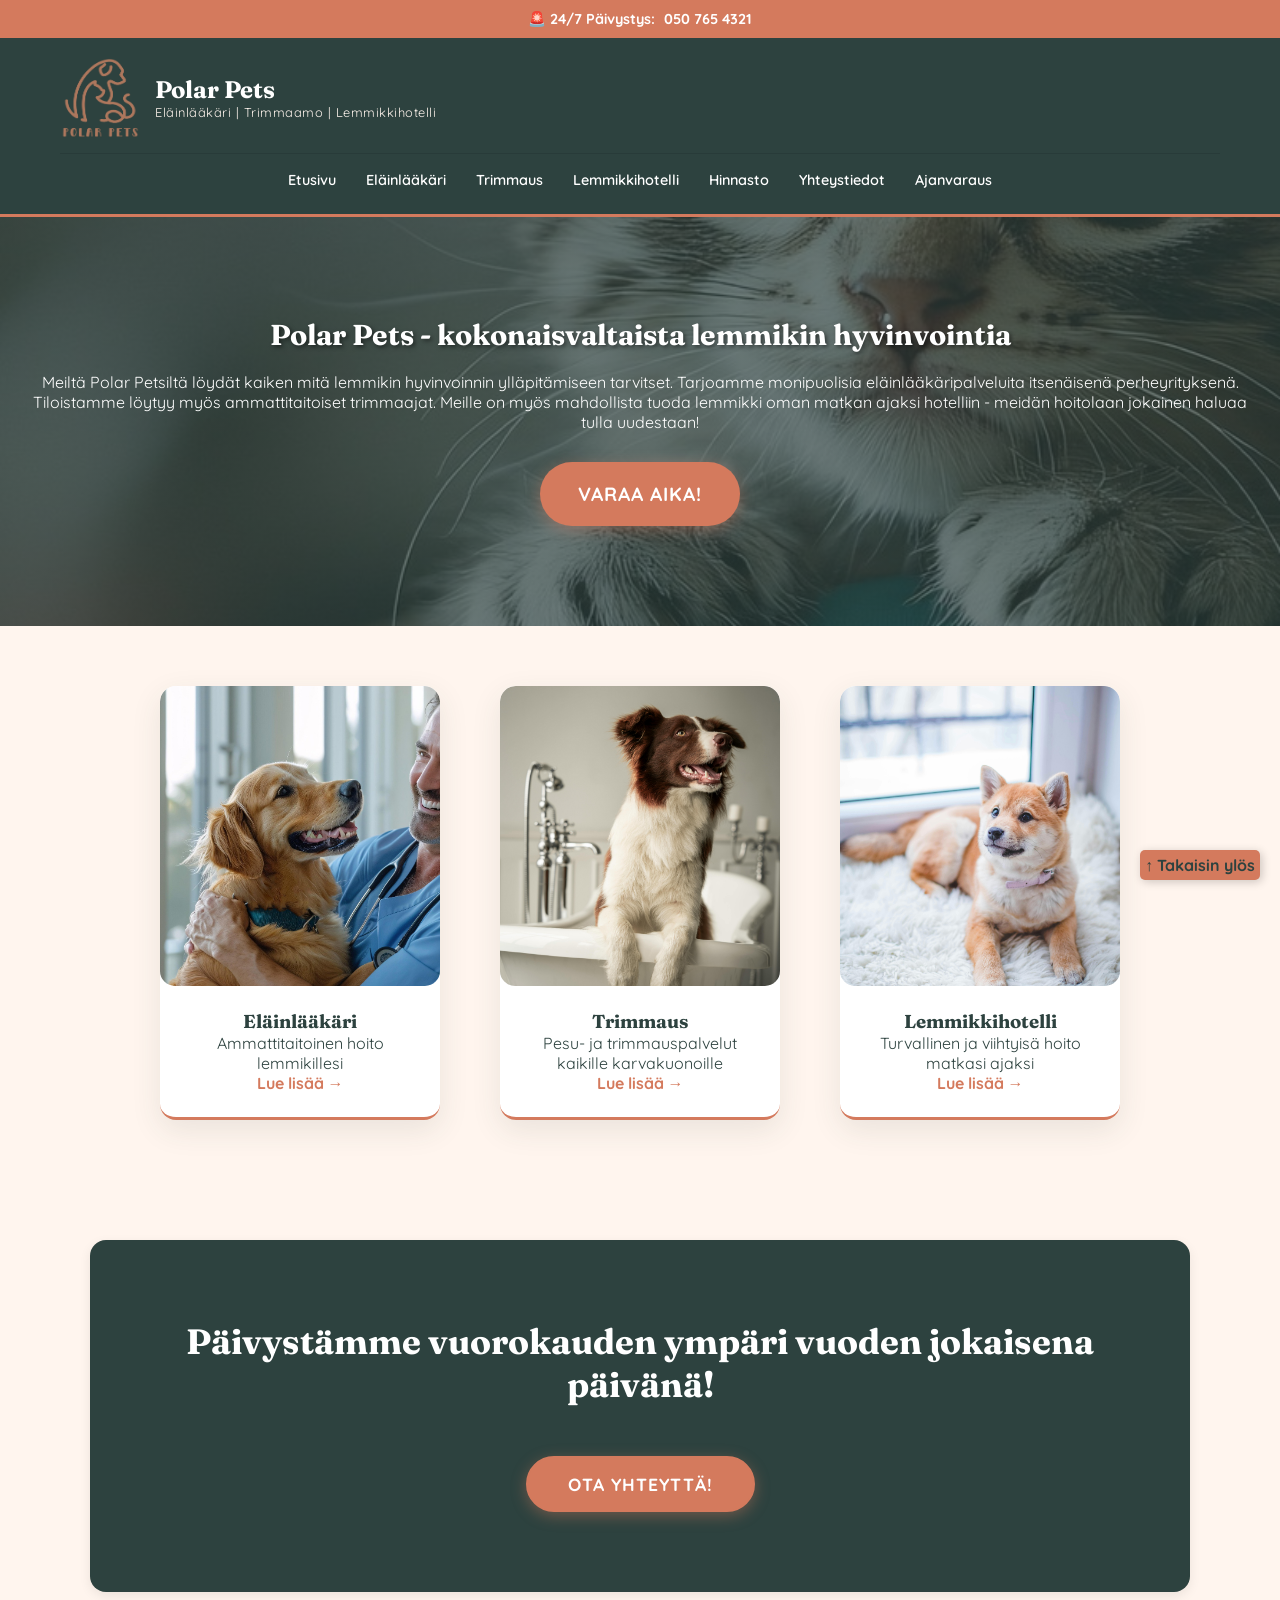
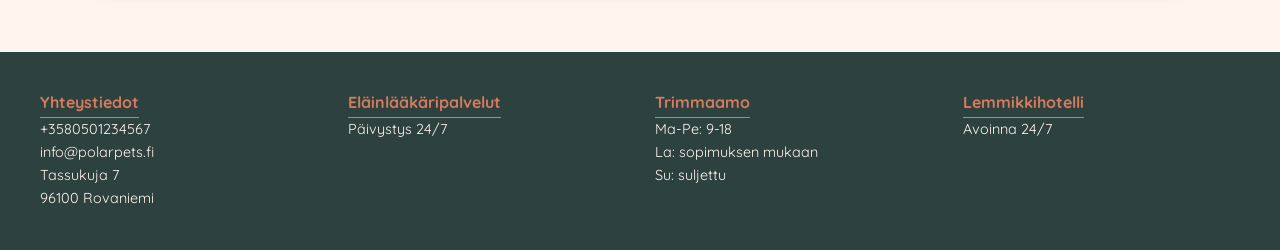
==== index.html @ 81d6665e "Päivitetty header index.html, elainlaakari.html ja ajanvaraus.html" ====
<!DOCTYPE html>
<html lang="fi">
<head>
    <meta charset="UTF-8">
    <meta name="viewport" content="width=device-width, initial-scale=1.0">
    <title>Polar Pets - Etusivu</title>
    <link rel="stylesheet" href="css/styles.css">
    <meta name="description" content="Kokonaisvaltaista lemmikin hyvinvointia, meillä keskiössä
    on lemmikit.">
</head>
<body>
    <div class="top-bar">
        <div class="top-bar-content">
            <span class="emergency-icon">🚨</span>
            <strong>24/7 Päivystys:</strong> 
            <a href="tel:+358507654321" class="emergency-phone">050 765 4321</a>
        </div>
    </div>
    <header>
        <div class="header-container">
            <div class="logo-area">
                <img src="images/logo.png" width="80" height="80" alt="Polar Pets logo">
                <div class="brand-text">
                    <h1>Polar Pets</h1>
                    <p>Eläinlääkäri | Trimmaamo | Lemmikkihotelli</p>
                </div>
            </div>
            <button class="menu-toggle" aria-label="Avaa valikko">
                <span class="bar"></span>
                <span class="bar"></span>
                <span class="bar"></span>
            </button>
            <nav>
                <ul>
                    <li><a href="index.html">Etusivu</a></li>
                    <li><a href="elainlaakari.html">Eläinlääkäri</a></li>
                    <li><a href="trimmaus.html">Trimmaus</a></li>
                    <li><a href="hoitola.html">Lemmikkihotelli</a></li>
                    <li><a href="hinnasto.html">Hinnasto</a></li>
                    <li><a href="yhteystiedot.html">Yhteystiedot</a></li>
                    <li><a href="ajanvaraus.html">Ajanvaraus</a></li>
                </ul>  
            </nav>
        </div> 
    </header>
     
    <main>
        <section class="hero">
            <h2>Polar Pets - kokonaisvaltaista lemmikin hyvinvointia</h2>
            <p>Meiltä Polar Petsiltä löydät kaiken mitä lemmikin hyvinvoinnin ylläpitämiseen
                tarvitset. Tarjoamme monipuolisia eläinlääkäripalveluita itsenäisenä perheyrityksenä.
                Tiloistamme löytyy myös ammattitaitoiset trimmaajat. Meille on myös mahdollista tuoda
                lemmikki oman matkan ajaksi hotelliin - meidän hoitolaan jokainen haluaa tulla 
                uudestaan!
            </p>
            <a href="varaus.html" class="cta-button">Varaa aika!</a>
        </section>

        <section class="services">
            <article class="service-card">
            <img src="images/card-elainlaakari.jpg" alt="koira eläinlääkärissä" class="card-img">
                <div class="card-content">
                    <h3>Eläinlääkäri</h3>
                    <p>Ammattitaitoinen hoito lemmikillesi</p>
                    <a href="elainlaakari.html" class="card-link">Lue lisää &rarr;</a>
                </div>
            </article>
            <article class="service-card">
            <img src="images/card-trimmaamo.jpg" alt="koira pesuammeessa" class="card-img">
                <div class="card-content">
                    <h3>Trimmaus</h3>
                    <p>Pesu- ja trimmauspalvelut kaikille karvakuonoille</p>
                    <a href="xxx.html" class="card-link">Lue lisää &rarr;</a>
                </div>
            </article>
            <article class="service-card">
            <img src="images/card-hotelli.jpg" alt="koira makaa pehmeällä alustalla" class="card-img">
                <div class="card-content">
                    <h3>Lemmikkihotelli</h3>
                    <p>Turvallinen ja viihtyisä hoito matkasi ajaksi</p>
                    <a href="xxx.html" class="card-link">Lue lisää &rarr;</a>
                </div>    
            </article>
        </section>
        

        <section class="emergency">
            <h2>Päivystämme vuorokauden ympäri vuoden jokaisena päivänä!</h2>
            <a href="yhteystiedot.html" class="cta-button secondary">Ota yhteyttä!</a>
        </section>
    </main>

    <a href="#" class="back-to-top">↑ Takaisin ylös</a>
    
    <footer>
        <div class="footer-container">
            <div class="footer-column">
                <h4>Yhteystiedot</h4>
                <p>+3580501234567<br>
                info@polarpets.fi<br>
                Tassukuja 7<br>
                96100 Rovaniemi</p>
            </div>
            <div class="footer-column">
                <h4>Eläinlääkäripalvelut</h4>
                <p>Päivystys 24/7</p>
            </div>
            <div class="footer-column">
                <h4>Trimmaamo</h4>
                <p>Ma-Pe: 9-18<br>
                La: sopimuksen mukaan<br>
                Su: suljettu</p>
            </div>
            <div class="footer-column">
                <h4>Lemmikkihotelli</h4>
                <p>Avoinna 24/7</p>
            </div>
        </div>
    </footer>

     <script>
        document.addEventListener('DOMContentLoaded', () => {
            const menuToggle = document.querySelector('.menu-toggle');
            const navMenu = document.querySelector('nav');

            if (menuToggle && navMenu) {
                menuToggle.addEventListener('click', () => {
                    navMenu.classList.toggle('active');
                    menuToggle.classList.toggle('is-active');
                });
            }
        });
    </script>
</body>
</html>
---- css/styles.css ----
@import url('https://fonts.googleapis.com/css2?family=Quicksand:wght@300..700&display=swap');
@import url('https://fonts.googleapis.com/css2?family=Fraunces:ital,opsz,wght@0,9..144,100..900;1,9..144,100..900&family=Nunito:ital,wght@0,200..1000;1,200..1000&family=Ubuntu:ital,wght@0,300;0,400;0,500;0,700;1,300;1,400;1,500;1,700&display=swap');

/* Muuttujat */
:root {
  /* Värit */
  --color-primary: #2D423F;      /* Syvä havunvihreä */
  --color-secondary: #D47A5D;    /* Murrettu oranssi */
  --color-bg-light: #FFF5EE;     
  --color-text: #36322E;         
  /* Lisävärit */
  --color-surface: #F5F1E9; 

  /* Typografia (Varmista että nämä fontit on ladattu HTML:ssä!) */
  --font-headings: 'Fraunces', serif;
  --font-body: 'Quicksand', sans-serif;

  /* Muodot */
  --radius-lg: 16px;
  --radius-md: 8px;
  --shadow: 0 4px 12px rgba(0, 0, 0, 0.08);
}

.quicksand-font {
  font-family: "Quicksand", sans-serif;
  font-optical-sizing: auto;
  font-weight: 300;
  font-style: normal;
}

.fraunces-font {
  font-family: "Fraunces", serif;
  font-optical-sizing: auto;
  font-weight: 300;
  font-style: normal;
  font-variation-settings:
    "SOFT" 0,
    "WONK" 0;
}

/* Yleisasetukset */
* {
    font-family: Quicksand, sans-serif;
    box-sizing: border-box;
    margin: 0;
    padding: 0;
}

body {
  background-color: var(--color-bg-light);
  color: var(--color-text);
  font-family: var(--font-body);
  margin: 0;
}

h1, h2, h3 {
  font-family: var(--font-headings);
  color: var(--color-primary);
}

/* 24/7 Päivystys */
.top-bar {
    background-color: var(--color-secondary);
    color: white;
    padding: 10px 0;
    text-align: center;
    font-size: 0.9rem;
    z-index: 1001;
    position: relative;
}

.emergency-phone {
    color: white;
    text-decoration: none;
    font-weight: bold;
    margin-left: 5px;
}

.emergency-phone:hover {
    text-decoration: underline;
}

.emergency {
    background-color: var(--color-primary);
    color: white;
    text-align: center;
    padding: 80px 20px;
    margin: 60px auto;
    max-width: 1100px;
    border-radius: var(--radius-lg);
    box-shadow: var(--shadow);
}

.emergency h2 {
    color: white; /* Ylikirjoitetaan yleinen tumma otsikkoväri */
    font-size: 2.2rem;
    margin-bottom: 20px;
}

.emergency p {
    margin-bottom: 30px;
    font-size: 1.1rem;
    opacity: 0.9;
}

.emergency a {
    text-decoration: none !important;
}

.emergency a:hover {
    text-decoration: none !important;
}

/* Erityinen tyyli "Ota yhteyttä" -napille tässä osiossa */
.emergency .cta-button.secondary {
    background-color: var(--color-secondary);
    color: white;
    padding: 15px 40px;
    font-size: 1.1rem;
    border: 2px solid var(--color-secondary);
    display: inline-block;
    font-weight: bold;
    text-decoration: none;
    border-radius: 50px;
    margin-top: 30px;
    transition: all 0.3s ease;
    box-shadow: 0 4px 15px rgba(212, 122, 93, 0.4);
}

.emergency .cta-button.secondary:hover {
    background-color: transparent;
    color: var(--color-secondary);
    border-color: var(--color-secondary);
    transform: translateY(-3px);
    box-shadow: 0 6px 20px rgba(212, 122, 93, 0.6);
}

/* Header */
header {
    background-color: var(--color-primary); /* */
    color: white;
    padding: 20px 0;
    border-bottom: 3px solid var(--color-secondary);
    position: relative;
    z-index: 10;
}

.header-container {
    display: flex;
    justify-content: space-between;
    align-items: center;
    max-width: 1200px;
    margin: 0 auto;
    padding: 0 20px;
    flex-wrap: wrap;
}

.container {
    max-width: 1000px;  
    margin: 0 auto;     
    padding: 0 40px;    
    text-align: center;
    margin-top: 30px;   
}

.services-intro h3 {
    text-align: center;
    margin-bottom: 30px;
    margin-top: 30px;
}

.services-intro h2 + p {
    margin-bottom: 30px;
    margin-top: 30px;
}

.services-intro ul {
    display: inline-block;
    text-align: left;
    margin: 10px 0;
}

.header-top-right {
    display: flex;
    flex-direction: row;
    align-items: center;
    gap: 20px;
    flex-shrink: 0;
}

.header-contact-info {
    display: flex;
    flex-direction: column;
    gap: 2px;
    align-items: flex-end;
}

.header-contact-info a {
    display: block !important;
    text-decoration: none;
    font-size: 0.85rem;
    color: var(--color-bg-light);
    white-space: nowrap;
}

.logo-area {
    display: flex;
    align-items: center;
    gap: 15px;
    flex-shrink: 0;
    margin-bottom: 15px;
}

.brand-text h1 {
    margin: 0;
    font-size: 1.5rem;
    line-height: 1.2;
    color: white;
}

.brand-text p {
    margin: 0;
    font-size: 0.8rem;
    color: var(--color-bg-light);
    letter-spacing: 0.5px;
}

/* Navigointi */
nav {
    display: flex;
    flex-direction: column;
    justify-content: center;
    align-items: center;
    border-top: 1px solid rgba(0,0,0,0.1);
    width: 100%;
    padding-top: 15px;
    padding-bottom: 5px;
}

nav ul {
    list-style: none;
    display: flex;
    justify-content: center;
    flex-wrap: wrap;
    gap: 30px;
    margin: 0;
    padding: 0;
}

nav a {
    text-decoration: none;
    color: white;
    font-weight: 600;
    font-size: 0.9rem;
    transition: color 0.3s;
}

nav a:hover {
    color: var(--color-secondary);
}

.nav-button {
    background-color: var(--color-secondary);
    color: white !important;
    padding: 10px 20px;
    border-radius: 50px;
    text-decoration: none;
    font-weight: bold;
}

.nav-button:hover {
    background-color: #a01818;
    transform: scale(1.05);
}

.contact a:link {
    text-decoration: none;
}

/* Hampurilaisnavigointi */
.menu-toggle {
    display: none; /* Piilossa tietokoneella */
    flex-direction: column;
    gap: 5px;
    background: none;
    border: none;
    cursor: pointer;
    padding: 10px;
}

.menu-toggle span {
    display: block;
    width: 25px;
    height: 3px;
    background-color: white;
    transition: 0.3s;
}

/* Mobiilityylit (Media Query) */
@media (max-width: 768px) {
    .header-container {
        position: relative;
    }

    .header-contact-info a[href^="mailto"] {
        display: none; /* Piilotetaan vain pienillä näytöillä tilan säästämiseksi */
    }

    .menu-toggle {
        display: flex; /* Näkyviin mobiilissa */
    }

    nav {
        display: none; /* Piilotetaan lista oletuksena */
        width: 100%;
        position: absolute;
        top: 100%; /* Headerin alapuolelle */
        left: 0;
        background-color: var(--color-primary);
        padding: 20px;
        z-index: 1000;
        border-bottom: 3px solid var(--color-secondary);
    }

    nav.active {
        display: block;
    }

    nav ul {
        flex-direction: column;
        align-items: center;
        gap: 20px;
    }

    .emergency {
        margin: 40px 20px;
        padding: 60px 15px;
    }
    
    .emergency h2 {
        font-size: 1.6rem;
    }
}

.header-contact-info a[href^="mailto"] {
    display: block; /* Oletusarvoisesti näkyvissä */
}

/* Hero */
.hero {
    /* Ladataan kuva ja lisätään tumma huntu (rgba 0,0,0,0.5) sen päälle */
    background: linear-gradient(rgba(45, 66, 63, 0.7), rgba(45, 66, 63, 0.7)), 
                url('../images/hero-vaaka-kissa.jpg');
    
    background-size: cover;       /* Kuva täyttää koko alueen */
    background-position: center;   /* Kuva pysyy keskellä */
    padding: 100px 20px;
    min-height: 400px;
    display: flex;
    align-items: center;
    justify-content: center;
    flex-direction: column;
    text-align: center;
    color: white;                  /* Teksti valkoiseksi tumman kuvan päällä */
}

.hero h2 {
    color: white;
    font-size: 2.5rem;
    margin-bottom: 20px;
    text-shadow: 2px 2px 4px rgba(0,0,0,0.5); /* Lisää luettavuutta */
}

.hero .cta-button {
    display: inline-block;
    background-color: var(--color-secondary);
    color: white;
    padding: 18px 36px;
    font-size: 1.2rem;
    font-weight: bold;
    text-decoration: none;
    border-radius: 50px;
    margin-top: 30px;
    transition: all 0.3s ease;
    box-shadow: 0 4px 15px rgba(212, 122, 93, 0.4);
    border: 2px solid transparent;
}

.hero .cta-button:hover {
    background-color: transparent;
    border-color: var(--color-secondary);
    columns: var(--color-secondary);
    transform: translateY(-3px);
    box-shadow: 0 6px 20px rgba(212, 122, 93, 0.6);
}

/* Kortit */
.card {
    flex: 1;
    min-width: 200px;
    max-width: 250px;
    background: white;
    border-radius: var(--radius-lg);
    box-shadow: var(--shadow);
    padding: 20px;
    margin: 10px;
    display: flex;
    flex-direction: column;
    align-items: center;
    border-bottom: 4px solid var(--color-secondary);
    text-align: center;
}

.services {
    display: flex;
    flex-wrap: wrap;       /* Pudottaa kortit uudelle riville kapealla näytöllä */
    justify-content: center; /* Keskittää kortit */
    gap: 60px;             /* Jättää väliä korttien väliin */
    padding: 60px 20px;
    max-width: 1400px;     /* Estää osiota leviämästä liikaa */
    margin: 0 auto;        /* Keskittää koko palveluosion */
}

.service-card {
    background: white;
    border-radius: var(--radius-lg);
    box-shadow: var(--shadow);
    overflow: hidden;
    flex: 0 0 280px; 
    max-width: 350px;
    min-height: 400px;
    transition: transform 0.3s ease;
    box-shadow: 0 10px 30px rgba(45, 66, 63, 0.1);
    border-bottom: 3px solid var(--color-secondary);
}

.service-card:hover {
    transform: translateY(-5px); 
}

.card-content {
    margin-top: 0;
    color: var(--color-primary);
    padding: 1.5rem;
    display: flex;
    flex-direction: column;
    flex-grow: 1;
    text-align: center;
}

.card-link {
    color: var(--color-secondary);
    text-decoration: none;
    font-weight: bold;
}

.card-img {
    width: 100%;
    height: 300px !important;
    object-fit: cover; /* Pitää kuvan suhteet kunnossa */
    display: block;
}

/* Sisältösivukortit ell*/

.service-details-grid {
    display: flex;
    flex-wrap: wrap;
    gap: 30px;
    justify-content: center;
    margin-top: 50px;
    margin-bottom: 50px;
}

.detail-card {
    background-color: #ffffff;
    border-radius: 15px;
    padding: 40px;
    flex: 1;
    min-width: 300px;
    max-width: 500px;
    box-shadow: 0 10px 25px rgba(0,0,0,0.05); /* Kevyt varjo tuo syvyyttä */
    border-bottom: 5px solid var(--color-secondary); /* Tehosteväri alareunaan */
    text-align: left; /* Teksti pysyy helposti luettavana */
    transition: transform 0.3s ease;
}

.detail-card:hover {
    transform: translateY(-5px); /* Pieni noste, kun hiiri on päällä */
}

.card-icon {
    width: 60px;
    height: 60px;
    display: block;
    margin: 0 auto 20px auto;
    background: none;
    filter: drop-shadow(0 5px 8px rgba(45,66,63,0.2));
    padding: 0; 
}

.detail-card h3 {
    margin-top: 0;
    color: var(--color-primary);
    font-size: 1.2rem;
}

.detail-card ul {
    list-style: none; /* Poistetaan peruspallot */
    padding: 0;
}

.detail-card li {
    padding: 10px 0;
    border-bottom: 1px solid #f0f0f0;
    position: relative;
    padding-left: 25px;
}

/* Lisätään tyylikäs tassu tai pallo listan eteen */
.detail-card li::before {
    content: "•";
    color: var(--color-secondary);
    font-weight: bold;
    position: absolute;
    left: 0;
}

.detail-card li:last-child {
    border-bottom: none;
}

/* Kuvat */
@media (min-width: 768px) {
    .image-grid {
        display: grid;
        grid-template-columns: 1fr 1fr;
        gap: 40px;
    }

    .header-top-right {
        gap: 10px;
    }

    .header-contact-info a[href^="mailto"] {
        display: none;
    }

    .nav-button {
        padding: 8px 15px;
        font-size: 0.8rem;
    }

    .hero h2 {
        font-size: 1.8rem;
    }
}

.cta-button, .nav-button, .emergency .contact {
    cursor: pointer;
    font-family: var(--font-body);
    text-transform: uppercase;
    letter-spacing: 1px;
}

.image-gallery {
    display: flex;
    justify-content: center;
    gap: 40px;
    margin-top: 50px;
    flex-wrap: wrap;
    padding: 20px;
}

.content-img {
    background-color: white;
    padding: 15px 15px 60px 15px;
    border-radius: 4px;
    box-shadow: var(--shadow);
    max-width: 300px;
    min-width: 200px;
    transform: rotate(-3deg);
    transition: transform 0.3s ease;
}

article .content-img {
    background-color: transparent;
    padding: 0;
    border: none;
    box-shadow: none;
    transform: rotate(0deg);
    max-width: 100%;
}

article .content-img:hover {
    transform: scale(1.02);            /* Vain pieni suurennus, ei kääntöä */
}

article .content-img:nth-child(even) {
    transform: rotate(0deg);
}

article .content-img img {
    border-radius: var(--radius-md);
    border: none;
    width: 100%;
    height: 200px;
    object-fit: cover;
}

article .content-img:hover {
    transform: none;
    box-shadow: none;
}

.content-img:nth-child(even) {
    transform: rotate(3deg);
}

.content-img img {
    width: 100%;
    height: auto;
    border: 1px solid #ccc;
    display: block;
}

.content-img:hover {
    transform: rotate(0deg) scale(1.05);
    box-shadow: 12px 12px 25px rgba(0,0,0,0,3);
    z-index: 10;
}

.card-img {
    width: 100%;           
    height: 200px;         
    object-fit: cover;     
    display: block;        
    border-radius: 15px 15px 15px 15px; 
}

/* Footer */
footer {
    background-color: var(--color-primary); /* */
    color: var(--color-bg-light); /* */
    padding: 40px 20px;
    margin-top: 50px;
}

.footer-container {
    max-width: 1200px;
    margin: 0 auto;
    display: flex;
    justify-content: space-between;
    flex-wrap: wrap;
    gap: 30px;
}

.footer-column {
    flex: 1;
    min-width: 150px;
}

.footer-column h4 {
    color: var(--color-secondary); /* */
    border-bottom: 1px solid var(--color-secondary);
    padding-bottom: 5px;
    display: inline-block;
}

.footer-column p {
    font-size: 0.9rem;
    line-height: 1.6;
}

/* Painike sivun alkuun */
html {
    scroll-behavior: smooth; /* Tämä tekee rullaamisesta pehmeää, ei hyppivää! */
}

.back-to-top {
    position: fixed;
    bottom: 20px;
    right: 20px;
    background-color: var(--color-secondary);
    color: var(--color-primary);
    padding: 5px 5px;
    border-radius: 5px;
    text-decoration: none;
    font-weight: bold;
    box-shadow: 2px 2px 10px rgba(0,0,0,0.2);
    z-index: 100;
}
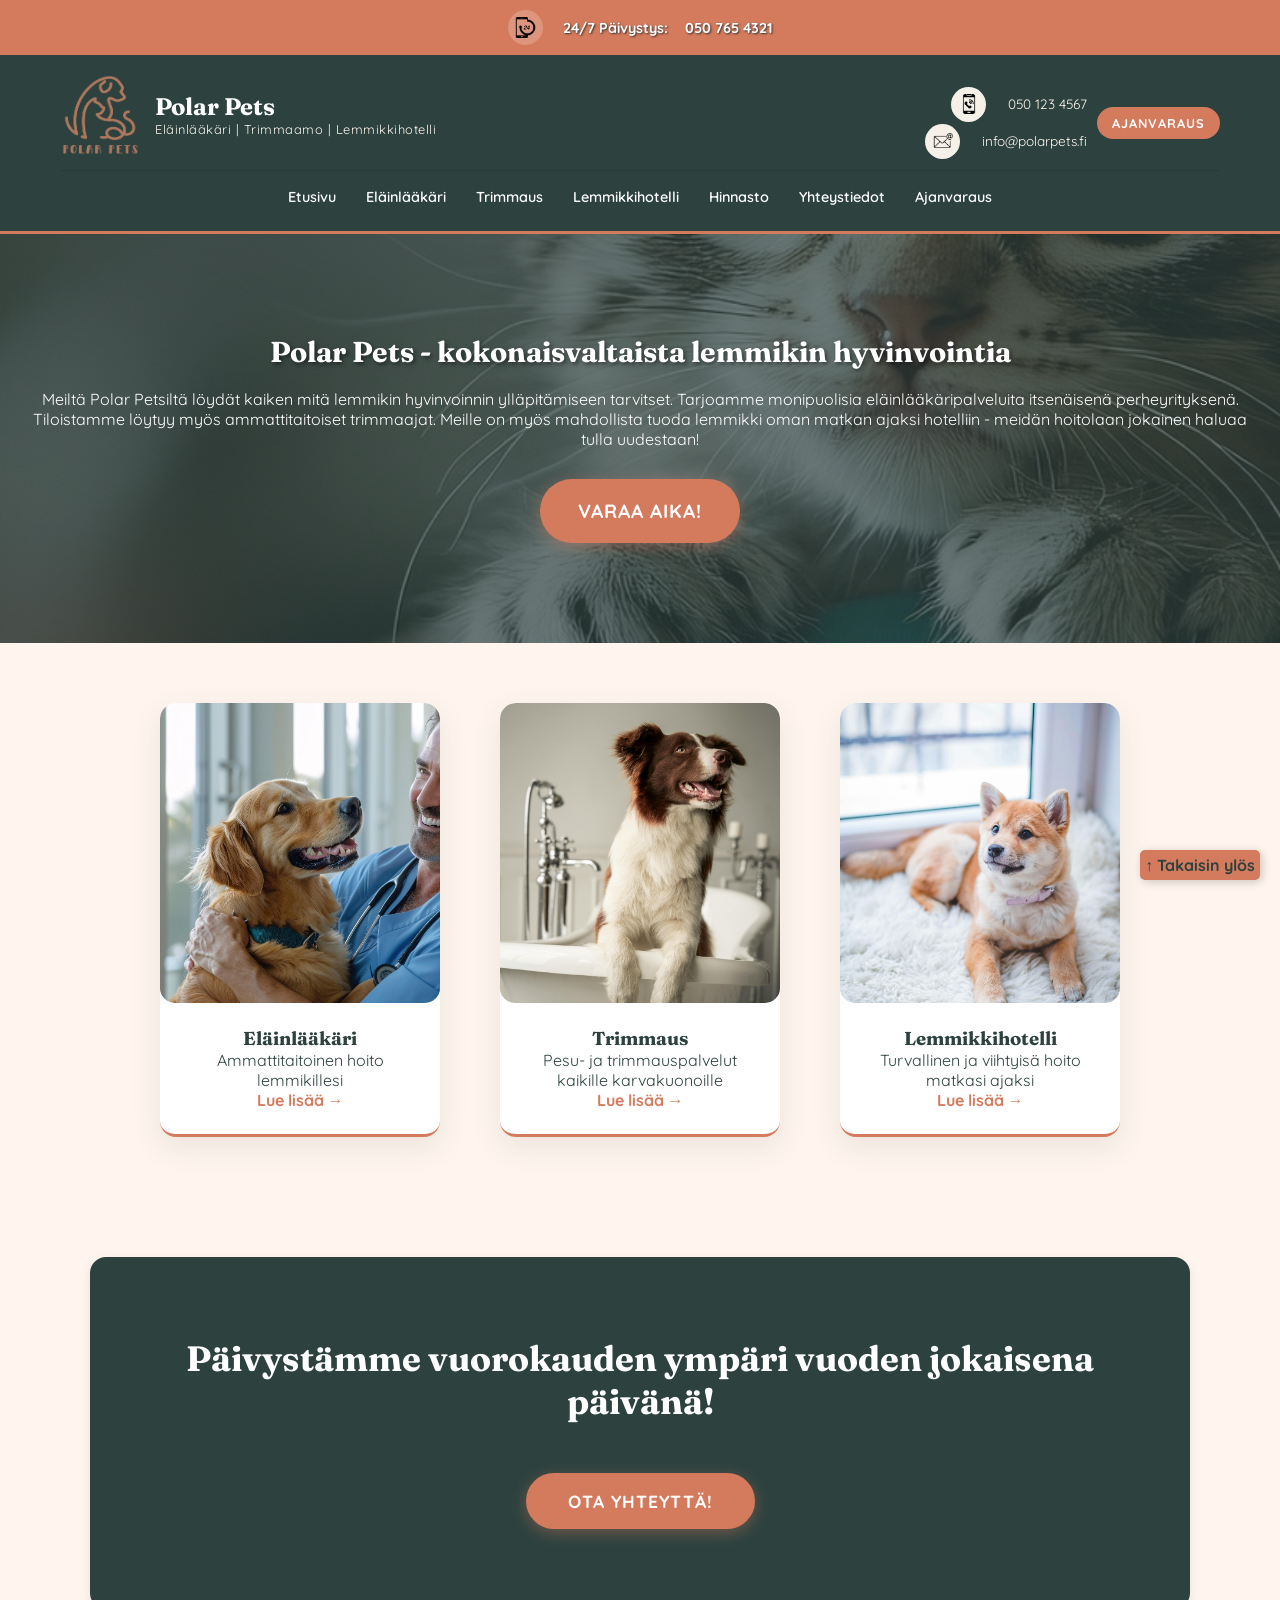
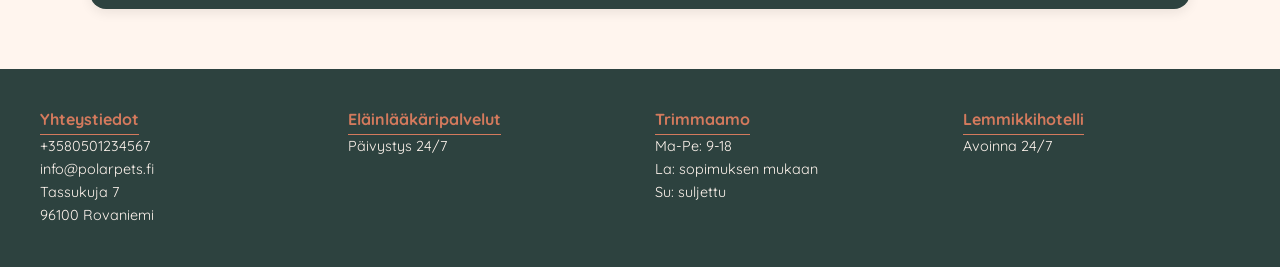
==== commit 7a6412f0: "Päivitykset index.html, elainlaakari.html ja ajanavaraus.html" ====
--- a/index.html
+++ b/index.html
@@ -11,7 +11,7 @@
 <body>
     <div class="top-bar">
         <div class="top-bar-content">
-            <span class="emergency-icon">🚨</span>
+            <span class="emergency-icon"><img src="images/puhelin247.png" height="30" alt="Puhelin 24/7 ikoni"></span>
             <strong>24/7 Päivystys:</strong> 
             <a href="tel:+358507654321" class="emergency-phone">050 765 4321</a>
         </div>
@@ -25,11 +25,21 @@
                     <p>Eläinlääkäri | Trimmaamo | Lemmikkihotelli</p>
                 </div>
             </div>
-            <button class="menu-toggle" aria-label="Avaa valikko">
-                <span class="bar"></span>
-                <span class="bar"></span>
-                <span class="bar"></span>
-            </button>
+
+            <div class="header-top-right">
+                <div class="header-contact-info">
+                    <div class="header-contact-row">
+                        <span class="header-icon"><img src="images/puhelin.png" height="20" width="20" alt="Yhteydenotto puhelin ikoni"></span>
+                        <a href="tel:+358501234567">050 123 4567</a>
+                    </div>
+                    <div class="header-contact-row">
+                        <span><img src="images/email.png" height="20" width="25" alt="Yhteydenotto sähköposti ikoni"></span>
+                        <a href="mailto:info@polarpets.fi">info@polarpets.fi</a>
+                    </div>
+                </div>
+                
+                <a href="ajanvaraus.html" class="nav-button">Ajanvaraus</a>
+            </div>
             <nav>
                 <ul>
                     <li><a href="index.html">Etusivu</a></li>
@@ -53,7 +63,7 @@
                 lemmikki oman matkan ajaksi hotelliin - meidän hoitolaan jokainen haluaa tulla 
                 uudestaan!
             </p>
-            <a href="varaus.html" class="cta-button">Varaa aika!</a>
+            <a href="ajanvaraus.html" class="cta-button">Varaa aika!</a>
         </section>
 
         <section class="services">
--- a/css/styles.css
+++ b/css/styles.css
@@ -67,6 +67,7 @@
     font-size: 0.9rem;
     z-index: 1001;
     position: relative;
+    text-shadow: 1px 1px 2px var(--color-text);
 }
 
 .emergency-phone {
@@ -260,17 +261,22 @@
 }
 
 .nav-button {
-    background-color: var(--color-secondary);
-    color: white !important;
+    display: inline-block;    /* Varmistaa että näkyy */
+    background-color: var(--color-secondary); /* Oranssi pohja */
+    color: white !important;  /* Valkoinen teksti */
     padding: 10px 20px;
+    text-decoration: none;
     border-radius: 50px;
-    text-decoration: none;
     font-weight: bold;
+    transition: all 0.3s ease;
 }
 
 .nav-button:hover {
-    background-color: #a01818;
-    transform: scale(1.05);
+    background-color: transparent;
+    border-color: var(--color-secondary);
+    color: var(--color-secondary);
+    transform: translateY(-3px);
+    box-shadow: 0 6px 20px rgba(212, 122, 93, 0.6) !important;
 }
 
 .contact a:link {
@@ -361,7 +367,11 @@
     justify-content: center;
     flex-direction: column;
     text-align: center;
-    color: white;                  /* Teksti valkoiseksi tumman kuvan päällä */
+    color: white;   /* Teksti valkoiseksi tumman kuvan päällä */
+}
+
+.elainlaakari-hero {
+    background-image: linear-gradient(rgba(0,0,0,0.5), rgba(0,0,0,0.5)), url(../images/koira.ell.jpg) !important;
 }
 
 .hero h2 {
@@ -389,7 +399,7 @@
 .hero .cta-button:hover {
     background-color: transparent;
     border-color: var(--color-secondary);
-    columns: var(--color-secondary);
+    color: var(--color-secondary);
     transform: translateY(-3px);
     box-shadow: 0 6px 20px rgba(212, 122, 93, 0.6);
 }
@@ -459,6 +469,11 @@
     height: 300px !important;
     object-fit: cover; /* Pitää kuvan suhteet kunnossa */
     display: block;
+    width: 100%;           
+    height: 200px;         
+    object-fit: cover;     
+    display: block;        
+    border-radius: 15px 15px 15px 15px;
 }
 
 /* Sisältösivukortit ell*/
@@ -630,18 +645,10 @@
     z-index: 10;
 }
 
-.card-img {
-    width: 100%;           
-    height: 200px;         
-    object-fit: cover;     
-    display: block;        
-    border-radius: 15px 15px 15px 15px; 
-}
-
 /* Footer */
 footer {
-    background-color: var(--color-primary); /* */
-    color: var(--color-bg-light); /* */
+    background-color: var(--color-primary);
+    color: var(--color-bg-light);
     padding: 40px 20px;
     margin-top: 50px;
 }
@@ -689,4 +696,144 @@
     font-weight: bold;
     box-shadow: 2px 2px 10px rgba(0,0,0,0.2);
     z-index: 100;
+}
+
+/* Ikonien säädöt */
+.contact-item .icon, 
+.top-bar-content .emergency-icon, 
+.header-contact-info span {
+    display: inline-flex;
+    align-items: center;
+    justify-content: center;
+    width: 35px;           /* Hieman pienempi koko sopii paremmin yläpalkkiin */
+    height: 35px;
+    background-color: var(--color-surface); /* Käytetään styles.css muuttujaa */
+    border-radius: 50%;
+    margin-right: 10px;
+    font-size: 1.1rem;
+    flex-shrink: 0;
+    transition: transform 0.3s ease;
+}
+
+.top-bar-content .emergency-icon {
+    background-color: rgba(255, 255, 255, 0.2); /* Läpinäkyvä valkoinen tummalla pohjalla */
+    margin-right: 8px;
+}
+
+.header-contact-info div {
+    display: flex;
+    align-items: center;
+    margin-left: 15px;
+}
+
+/* Ikonien muotoilua */
+.top-bar-content, 
+.header-contact-row, 
+.contact-item {
+    display: flex;
+    justify-content: center;
+    align-items: center; /* TÄMÄ keskittää sisällön pystysuunnassa */
+    gap: 12px;           /* Väli ikonin ja tekstin välille */
+}
+
+/* Ikoneiden yhteinen tyyli (pyöreä tausta) */
+.emergency-icon, 
+.header-icon, 
+.icon {
+    display: inline-flex;
+    align-items: center;
+    justify-content: center;
+    width: 35px;
+    height: 35px;
+    background-color: var(--color-surface); /* Käytetään styles.css:n muuttujaa */
+    border-radius: 50%;
+    flex-shrink: 0;         /* Estää ikonia menemästä kasaan */
+    overflow: hidden;       /* Pitää kuvan ympyrän sisällä */
+}
+
+/* Kuvien (img) hienosäätö ikonien sisällä */
+.emergency-icon img, 
+.header-icon img, 
+.icon img {
+    max-width: 60%;         /* Kuva ei täytä koko ympyrää, näyttää siistimmältä */
+    height: auto;
+    object-fit: contain;
+}
+
+/* Erityishuomio yläpalkin (top-bar) tummalle pohjalle */
+.top-bar .emergency-icon {
+    background-color: rgba(255, 255, 255, 0.2); /* Läpinäkyvä valkoinen */
+}
+
+/* Varmistetaan, että linkit eivät hyppää omalle rivilleen */
+.header-contact-row a, 
+.contact-item a {
+    line-height: 1;
+    text-decoration: none;
+}
+
+@media (max-width: 768px) {
+    /* Headerin elementit päällekkäin */
+    .header-container {
+        flex-direction: column;
+        align-items: center;
+        text-align: center;
+        padding-bottom: 20px;
+    }
+
+    /* Logo ja teksti keskelle */
+    .logo-area {
+        flex-direction: column;
+        margin-bottom: 20px;
+    }
+
+    /* Yhteystiedot ja painike allekkain */
+    .header-top-right {
+        flex-direction: column;
+        width: 100%;
+        gap: 15px;
+    }
+
+    .header-contact-info {
+        align-items: center;
+        width: 100%;
+    }
+
+    .header-contact-row {
+        justify-content: center;
+    }
+
+    /* Ajanvaraus-nappi koko leveydelle tai selkeästi keskelle */
+    .nav-button {
+        width: 80%;
+        text-align: center;
+        margin: 10px 0;
+        background-color: var(--color-secondary);
+        color: white;
+        padding: 15px 40px;
+        font-size: 1.1rem;
+        border: 2px solid var(--color-secondary);
+        display: inline-block;
+        font-weight: bold;
+        text-decoration: none;
+        border-radius: 50px;
+        margin-top: 30px;
+        transition: all 0.3s ease;
+        box-shadow: 0 4px 15px rgba(212, 122, 93, 0.4);
+    }
+
+    .nav-button:hover {
+        background-color: transparent;
+        border-color: var(--color-secondary);
+        color: var(--color-secondary);
+        transform: translateY(-3px);
+        box-shadow: 0 6px 20px rgba(212, 122, 93, 0.6);
+    }
+
+    /* Yläpalkin tekstin skaalaus pienemmäksi */
+    .top-bar-content {
+        font-size: 0.8rem;
+        flex-wrap: wrap;
+        justify-content: center;
+    }
 }
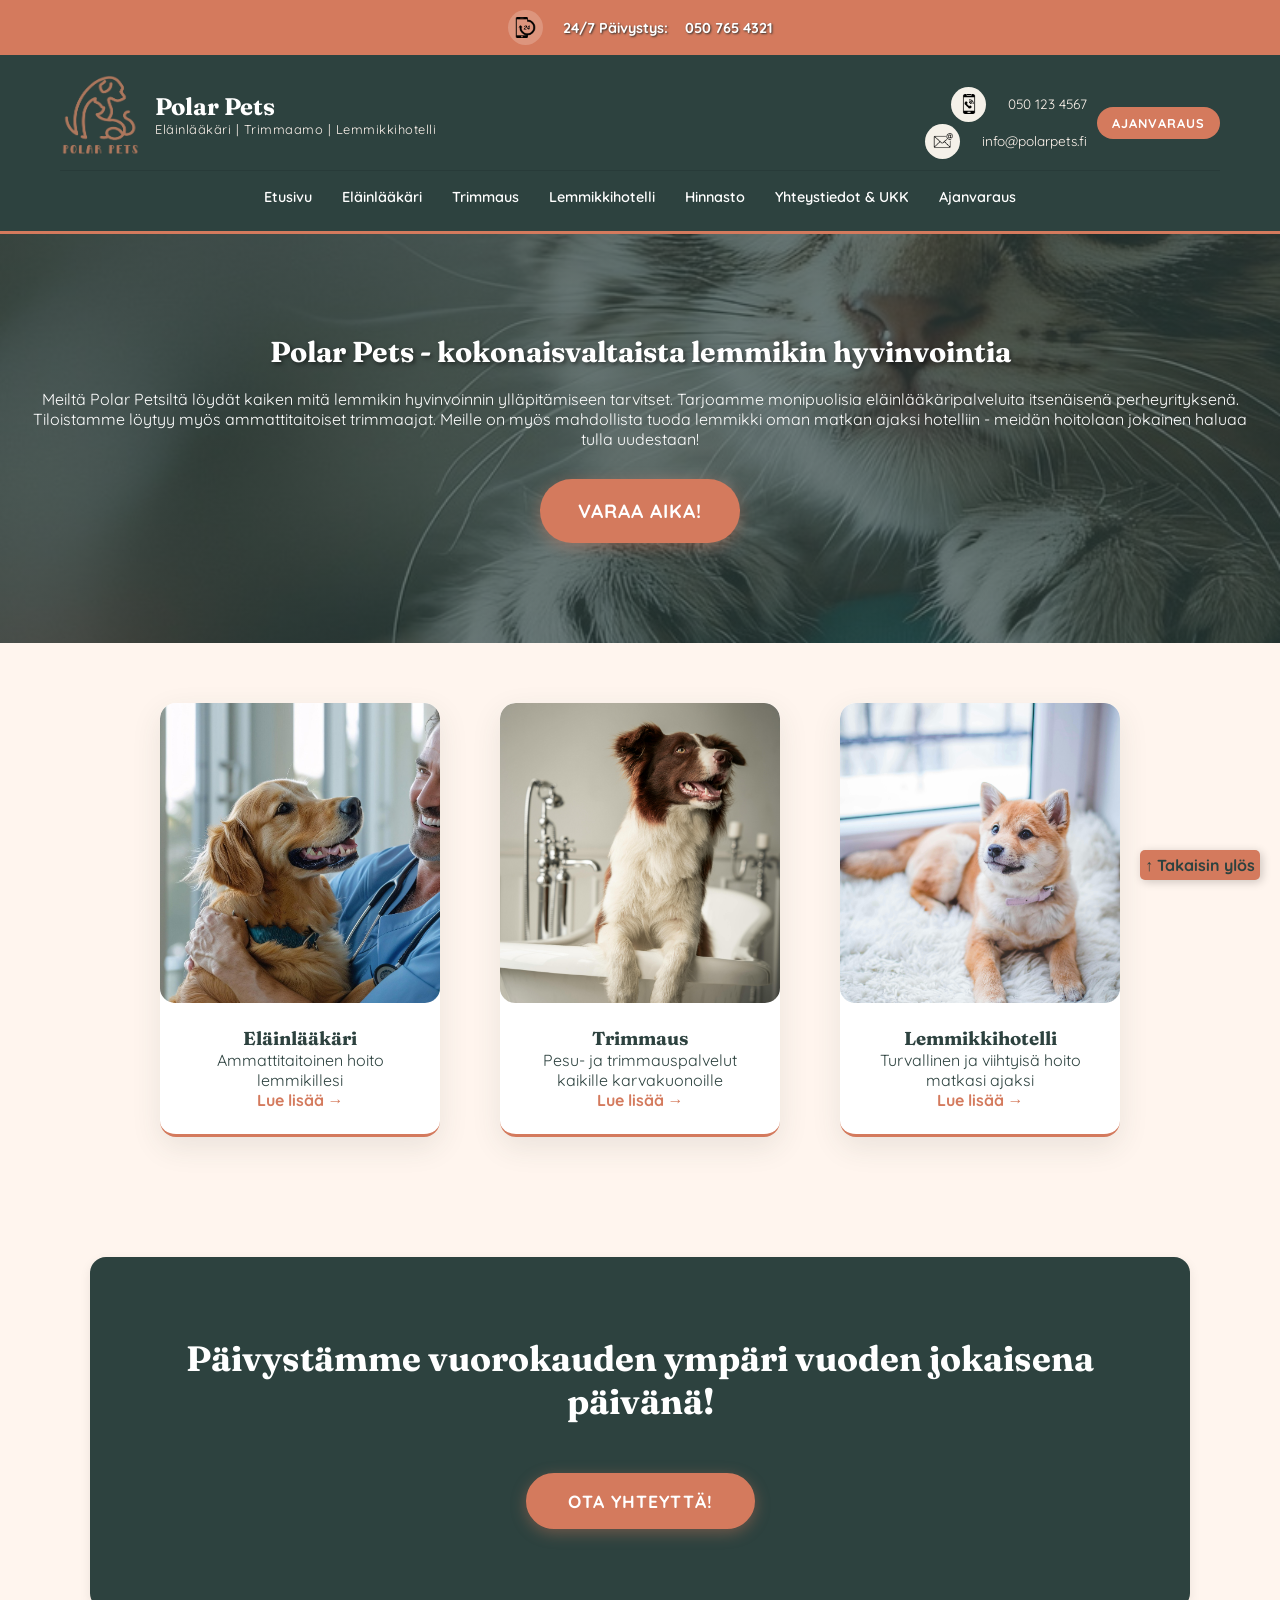
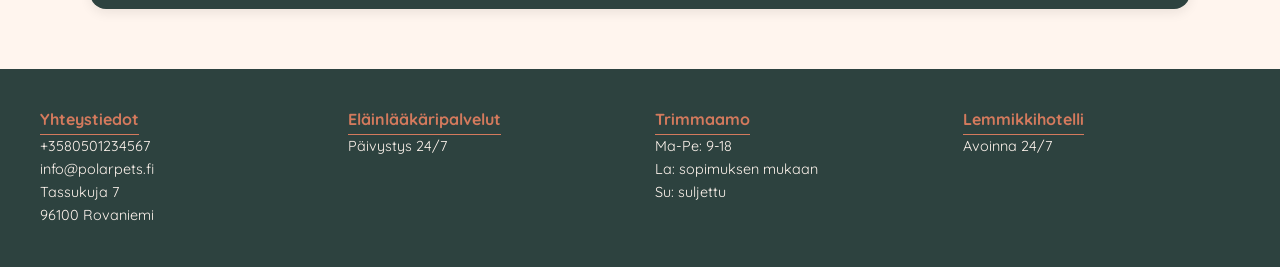
==== commit b4d2869e: "Päivityksiä koodiin sekä grafiikoiden lisäämistä" ====
--- a/index.html
+++ b/index.html
@@ -4,6 +4,11 @@
     <meta charset="UTF-8">
     <meta name="viewport" content="width=device-width, initial-scale=1.0">
     <title>Polar Pets - Etusivu</title>
+    <link rel="icon" type="image/png" href="favicon-96x96.png" sizes="96x96" />
+    <link rel="icon" type="image/svg+xml" href="favicon.svg" />
+    <link rel="shortcut icon" href="favicon.ico" />
+    <link rel="apple-touch-icon" sizes="180x180" href="apple-touch-icon.png" />
+    <link rel="manifest" href="site.webmanifest" />
     <link rel="stylesheet" href="css/styles.css">
     <meta name="description" content="Kokonaisvaltaista lemmikin hyvinvointia, meillä keskiössä
     on lemmikit.">
@@ -47,10 +52,16 @@
                     <li><a href="trimmaus.html">Trimmaus</a></li>
                     <li><a href="hoitola.html">Lemmikkihotelli</a></li>
                     <li><a href="hinnasto.html">Hinnasto</a></li>
-                    <li><a href="yhteystiedot.html">Yhteystiedot</a></li>
+                    <li><a href="yhteystiedot.html">Yhteystiedot & UKK</a></li>
                     <li><a href="ajanvaraus.html">Ajanvaraus</a></li>
                 </ul>  
             </nav>
+
+            <button class="menu-toggle" aria-label="Avaa valikko">
+                <span></span>
+                <span></span>
+                <span></span>
+            </button>
         </div> 
     </header>
      
@@ -80,7 +91,7 @@
                 <div class="card-content">
                     <h3>Trimmaus</h3>
                     <p>Pesu- ja trimmauspalvelut kaikille karvakuonoille</p>
-                    <a href="xxx.html" class="card-link">Lue lisää &rarr;</a>
+                    <a href="trimmaus.html" class="card-link">Lue lisää &rarr;</a>
                 </div>
             </article>
             <article class="service-card">
@@ -88,7 +99,7 @@
                 <div class="card-content">
                     <h3>Lemmikkihotelli</h3>
                     <p>Turvallinen ja viihtyisä hoito matkasi ajaksi</p>
-                    <a href="xxx.html" class="card-link">Lue lisää &rarr;</a>
+                    <a href="hoitola.html" class="card-link">Lue lisää &rarr;</a>
                 </div>    
             </article>
         </section>
--- a/css/styles.css
+++ b/css/styles.css
@@ -112,7 +112,7 @@
     text-decoration: none !important;
 }
 
-/* Erityinen tyyli "Ota yhteyttä" -napille tässä osiossa */
+/* Erityinen tyyli "Ota yhteyttä" -painikkeelle tässä osiossa */
 .emergency .cta-button.secondary {
     background-color: var(--color-secondary);
     color: white;
@@ -376,7 +376,7 @@
 
 .hero h2 {
     color: white;
-    font-size: 2.5rem;
+    font-size: 2.8rem;
     margin-bottom: 20px;
     text-shadow: 2px 2px 4px rgba(0,0,0,0.5); /* Lisää luettavuutta */
 }
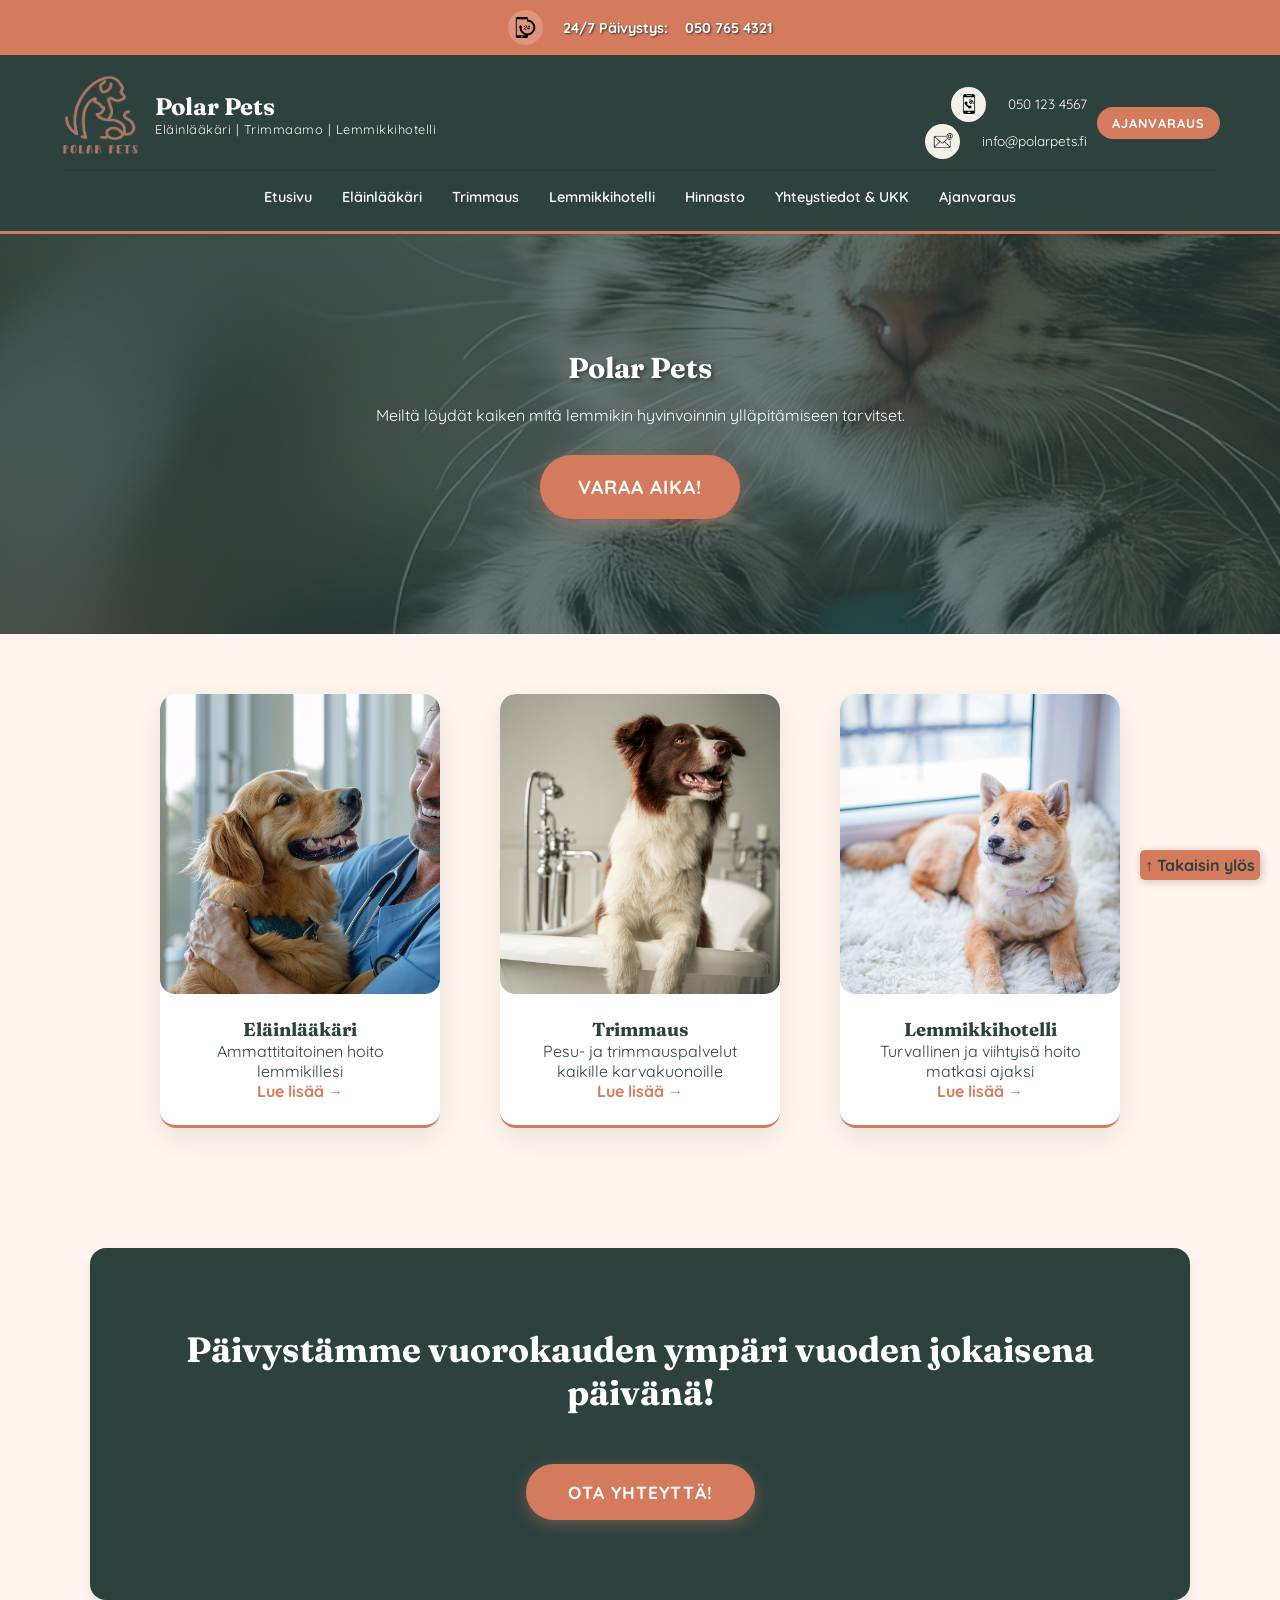
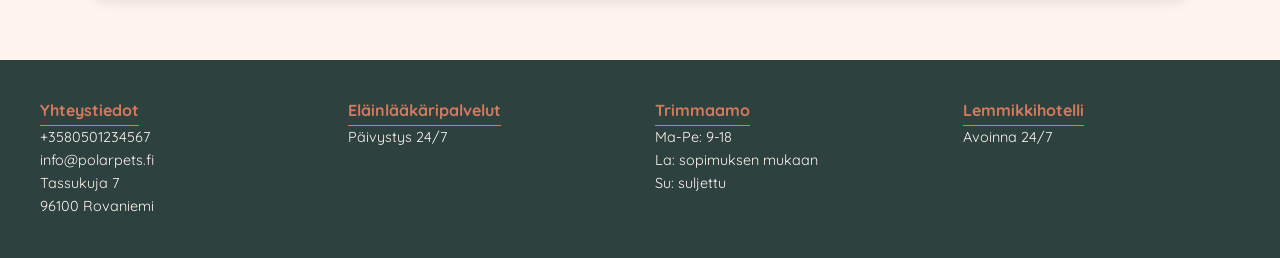
==== commit 312ef7b5: "Korjattu ajanvaraus.html hampurilaisnav, päivitetty elainlaakari.html ja säädetty mobiilinäkymää." ====
--- a/index.html
+++ b/index.html
@@ -67,12 +67,9 @@
      
     <main>
         <section class="hero">
-            <h2>Polar Pets - kokonaisvaltaista lemmikin hyvinvointia</h2>
-            <p>Meiltä Polar Petsiltä löydät kaiken mitä lemmikin hyvinvoinnin ylläpitämiseen
-                tarvitset. Tarjoamme monipuolisia eläinlääkäripalveluita itsenäisenä perheyrityksenä.
-                Tiloistamme löytyy myös ammattitaitoiset trimmaajat. Meille on myös mahdollista tuoda
-                lemmikki oman matkan ajaksi hotelliin - meidän hoitolaan jokainen haluaa tulla 
-                uudestaan!
+            <h2>Polar Pets</h2>
+            <p>Meiltä löydät kaiken mitä lemmikin hyvinvoinnin ylläpitämiseen
+                tarvitset.
             </p>
             <a href="ajanvaraus.html" class="cta-button">Varaa aika!</a>
         </section>
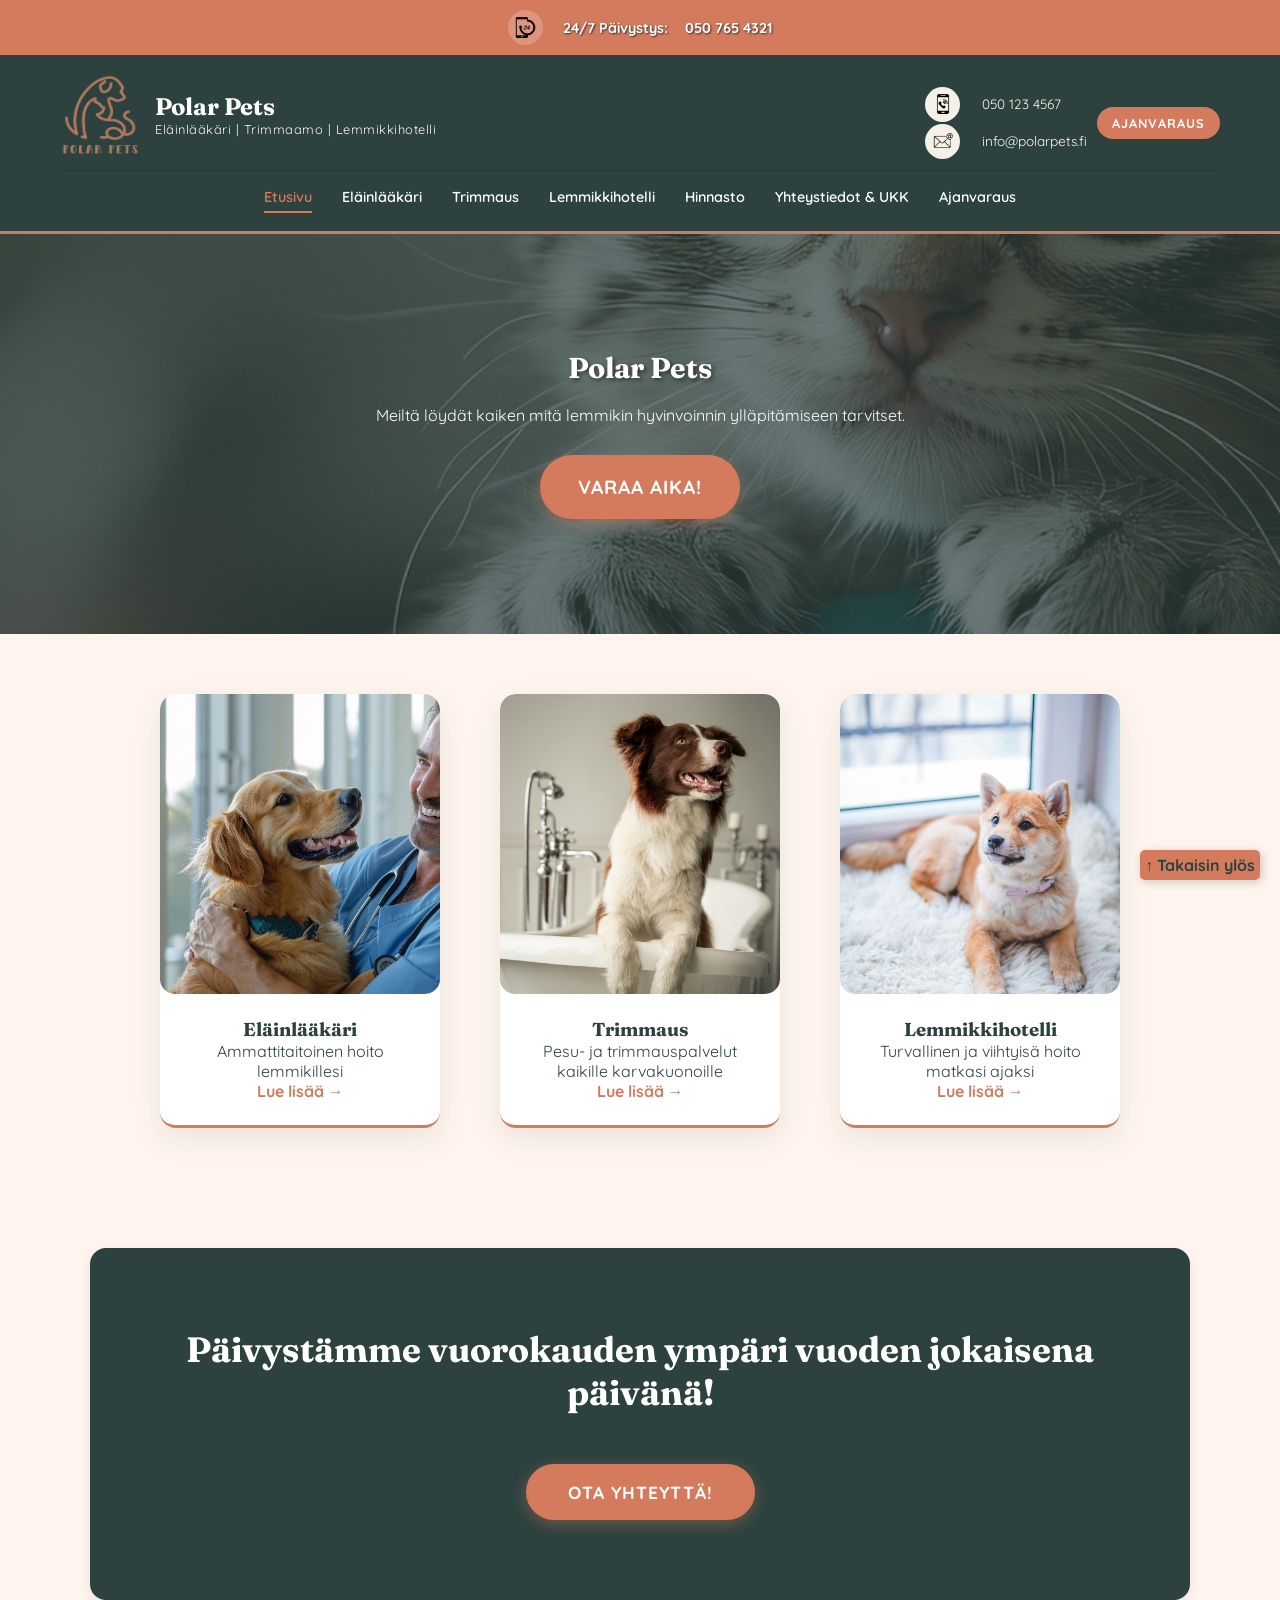
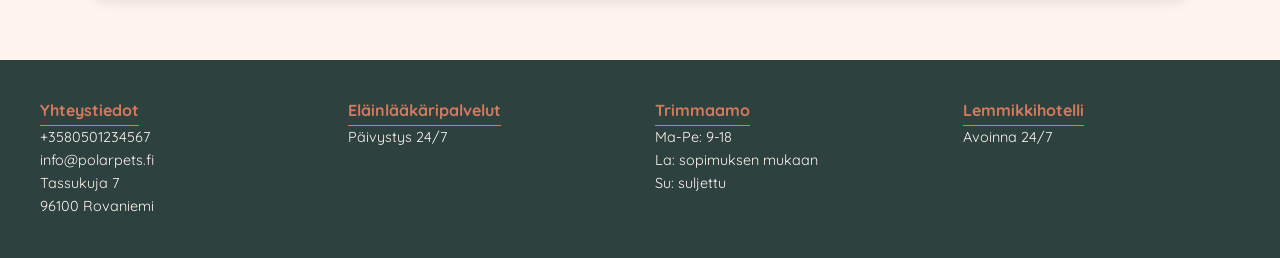
==== commit 03c05ccc: "Lisätty navigoinnin aktiivisuus" ====
--- a/index.html
+++ b/index.html
@@ -47,7 +47,7 @@
             </div>
             <nav>
                 <ul>
-                    <li><a href="index.html">Etusivu</a></li>
+                    <li><a href="index.html" class="active">Etusivu</a></li>
                     <li><a href="elainlaakari.html">Eläinlääkäri</a></li>
                     <li><a href="trimmaus.html">Trimmaus</a></li>
                     <li><a href="hoitola.html">Lemmikkihotelli</a></li>
--- a/css/styles.css
+++ b/css/styles.css
@@ -192,8 +192,9 @@
 .header-contact-info {
     display: flex;
     flex-direction: column;
+    justify-content: center;
     gap: 2px;
-    align-items: flex-end;
+    align-items: flex-start;
 }
 
 .header-contact-info a {
@@ -281,6 +282,25 @@
 
 .contact a:link {
     text-decoration: none;
+}
+
+/* Aktiivisen linkin tyyli */
+nav a.active {
+    color: var(--color-secondary) !important; /* Vaihtaa tekstin värin oranssiksi */
+    border-bottom: 2px solid var(--color-secondary); /* Lisää viivan tekstin alle */
+    padding-bottom: 5px;
+}
+
+/* Jos halutaan, että aktiivinen linkki ei reagoi hover-efektiin */
+nav a.active:hover {
+    cursor: default;
+    opacity: 1;
+}
+
+/* Ajanvaraus-napin korostus, kun ollaan kyseisellä sivulla */
+.nav-button.active {
+    background-color: var(--color-primary); /* Muutetaan tausta tummanvihreäksi */
+    border: 2px solid var(--color-secondary);
 }
 
 /* Hampurilaisnavigointi */
@@ -795,8 +815,9 @@
     }
 
     .header-contact-info {
-        align-items: center;
-        width: 100%;
+        display: flex;
+        flex-direction: column;
+        align-items: flex-start;
     }
 
     .header-contact-row {
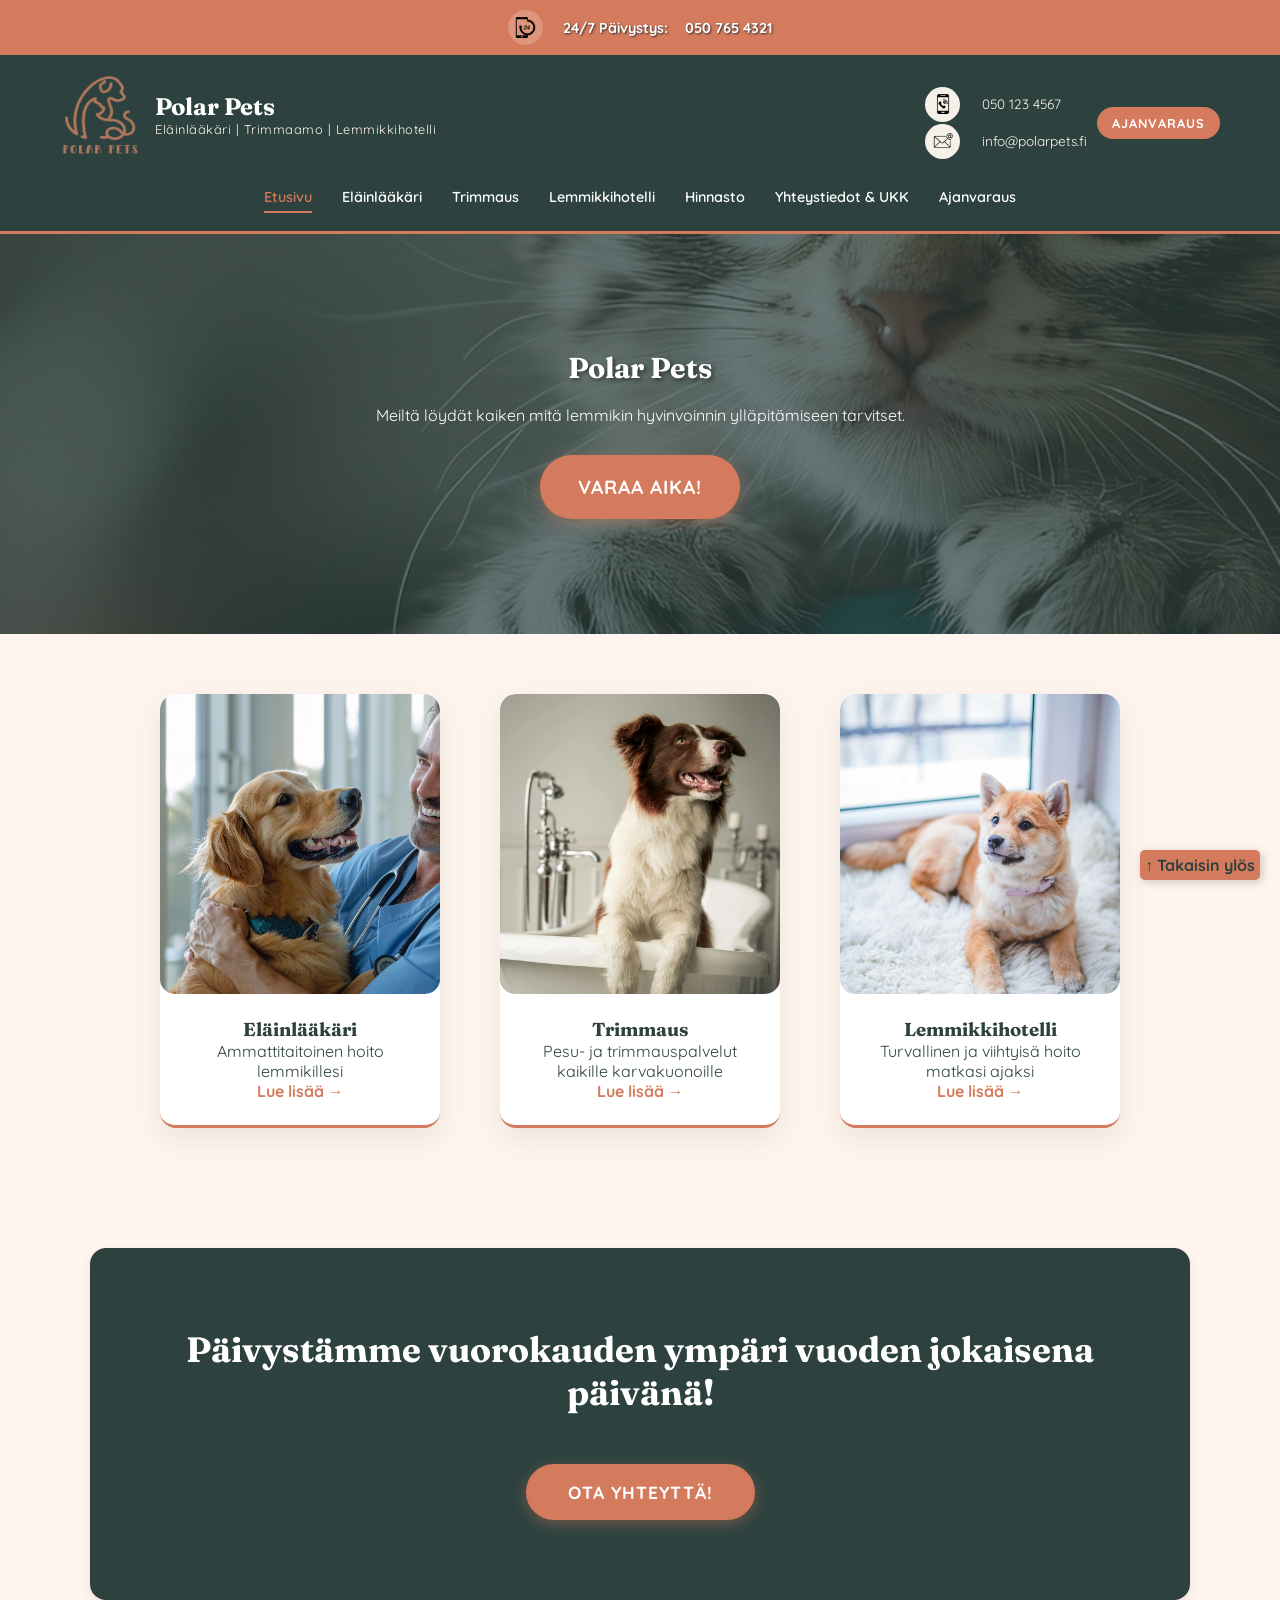
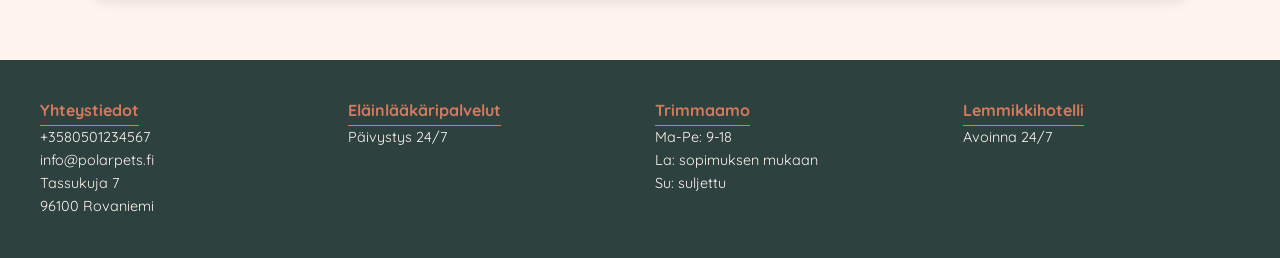
==== commit 3f035e36: "Lisätty puuttuvat kuvat elainlaakari.html ja optimoitu kuvia." ====
--- a/index.html
+++ b/index.html
@@ -84,7 +84,7 @@
                 </div>
             </article>
             <article class="service-card">
-            <img src="images/card-trimmaamo.jpg" alt="koira pesuammeessa" class="card-img">
+            <img src="images/card-trimmaamo.webp" alt="koira pesuammeessa" class="card-img">
                 <div class="card-content">
                     <h3>Trimmaus</h3>
                     <p>Pesu- ja trimmauspalvelut kaikille karvakuonoille</p>
--- a/css/styles.css
+++ b/css/styles.css
@@ -391,7 +391,7 @@
 }
 
 .elainlaakari-hero {
-    background-image: linear-gradient(rgba(0,0,0,0.5), rgba(0,0,0,0.5)), url(../images/koira.ell.jpg) !important;
+    background-image: linear-gradient(rgba(0,0,0,0.5), rgba(0,0,0,0.5)), url(../images/koira.ell.webp) !important;
 }
 
 .hero h2 {
@@ -550,6 +550,39 @@
     border-bottom: 1px solid #f0f0f0;
     position: relative;
     padding-left: 25px;
+}
+
+.kuvakortti-wrapper {
+    display: flex;
+    gap: 30px; /* Väli korttien välissä */
+    justify-content: center;
+    flex-wrap: wrap; /* Tiputtaa kortit allekkain mobiilissa */
+    margin: 40px 0;
+}
+
+.kuvakortti {
+    flex: 1;
+    min-width: 300px; 
+    height: 400px;
+    border-radius: 15px; /* Sama pyöristys kuin muissa korteissa */
+    overflow: hidden; /* Varmistaa, että kuva ei karkaa pyöristettyjen kulmien yli */
+    box-shadow: 0 4px 15px rgba(0,0,0,0.1); /* Kevyt varjo, kuten muissakin */
+    background-color: white;
+    border-bottom: 8px solid #D47A5D;
+    transition: transform 0.3s ease, box-shadow 0.3s ease;
+    cursor: pointer;
+}
+
+.kuvakortti:hover {
+    transform: translateY(-10px);
+    box-shadow: 0 10px 25px rgba(0,0,0,0.2);
+}
+
+.kuvakortti img {
+    width: 100%;
+    height: 100%;
+    object-fit: cover; /* Pitää kuvat nätteinä, vaikka ne olisivat eri muotoisia */
+    display: block;
 }
 
 /* Lisätään tyylikäs tassu tai pallo listan eteen */
